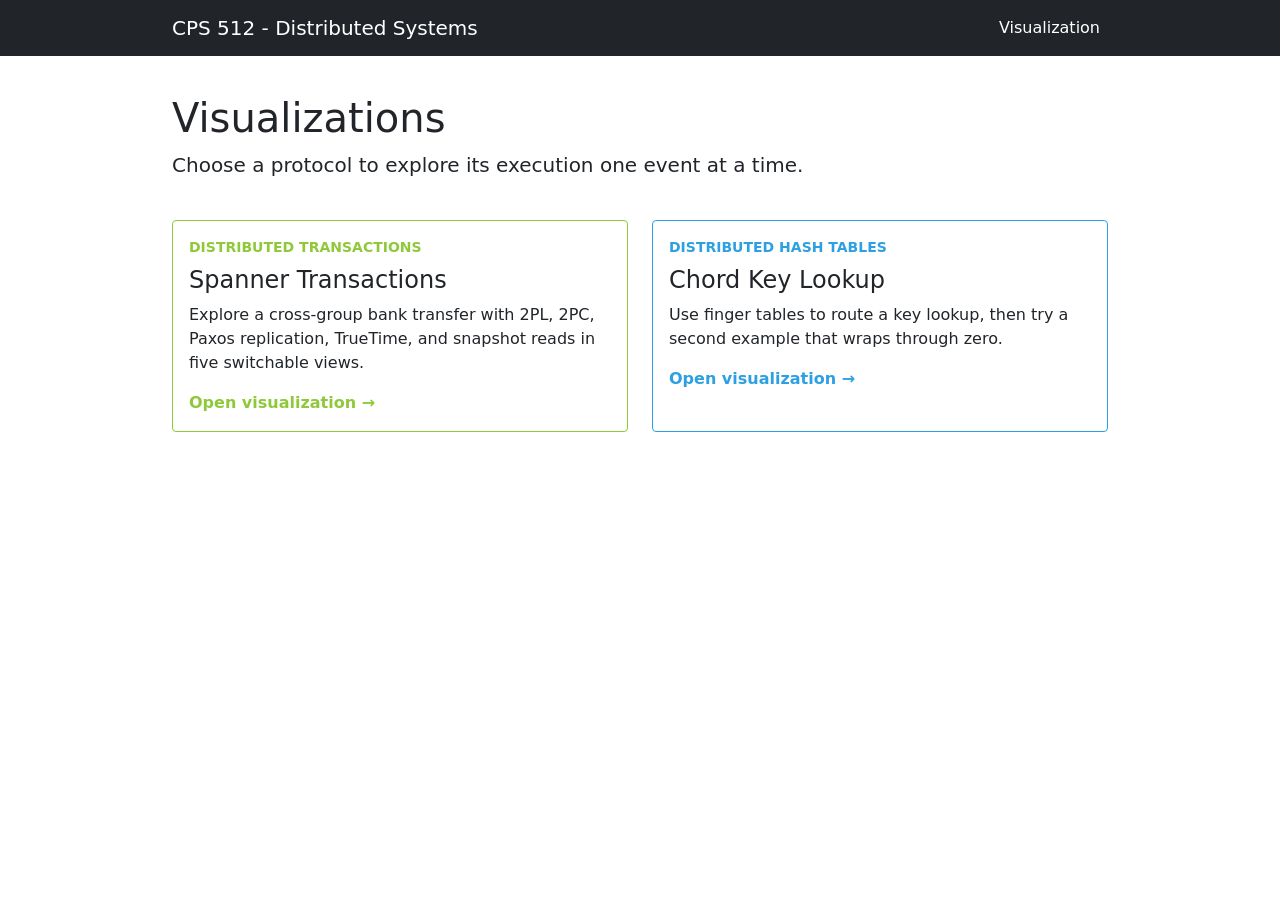
==== visualization.html @ 59e92738 "created repo structure and visualizations for chord and spanner" ====
<!doctype html>
<html lang="en">

<head>
  <meta charset="utf-8">
  <meta name="viewport" content="width=device-width, initial-scale=1, shrink-to-fit=no">
  <meta name="description" content="Interactive visualizations for CPS 512 Distributed Systems.">

  <title>CPS 512 - Distributed Systems - Visualization</title>

  <link href="css/style.css" rel="stylesheet" type="text/css">
</head>


<body>
  <nav class="navbar fixed-top navbar-expand navbar-dark bg-dark">
  <div class="container">
    <a class="navbar-brand mb-0 h1" href="index.html">CPS 512 - Distributed Systems</a>
    <ul class="navbar-nav"><li class="nav-item"><a class="nav-link active" href="visualization.html" aria-current="page">Visualization</a></li></ul>
  </div>
</nav>


  <div class="container">
    <div class="my-4">
  <h1>Visualizations</h1>
  <p class="lead">
    Choose a protocol to explore its execution one event at a time.
  </p>

  <div class="row row-cols-1 row-cols-md-2 g-4 mt-2">
    <div class="col">
      <a class="card h-100 text-decoration-none text-reset border-success" href="visualizations/spanner.html">
        <div class="card-body">
          <p class="text-success fw-bold text-uppercase small mb-2">Distributed transactions</p>
          <h2 class="h4 card-title">Spanner Transactions</h2>
          <p class="card-text">Explore a cross-group bank transfer with 2PL, 2PC, Paxos replication, TrueTime, and snapshot reads in five switchable views.</p>
          <span class="text-success fw-bold">Open visualization →</span>
        </div>
      </a>
    </div>
    <div class="col">
      <a class="card h-100 text-decoration-none text-reset border-primary" href="visualizations/chord.html">
        <div class="card-body">
          <p class="text-primary fw-bold text-uppercase small mb-2">Distributed hash tables</p>
          <h2 class="h4 card-title">Chord Key Lookup</h2>
          <p class="card-text">Use finger tables to route a key lookup, then try a second example that wraps through zero.</p>
          <span class="text-primary fw-bold">Open visualization →</span>
        </div>
      </a>
    </div>

  </div>
</div>

  </div>

</body>

</html>
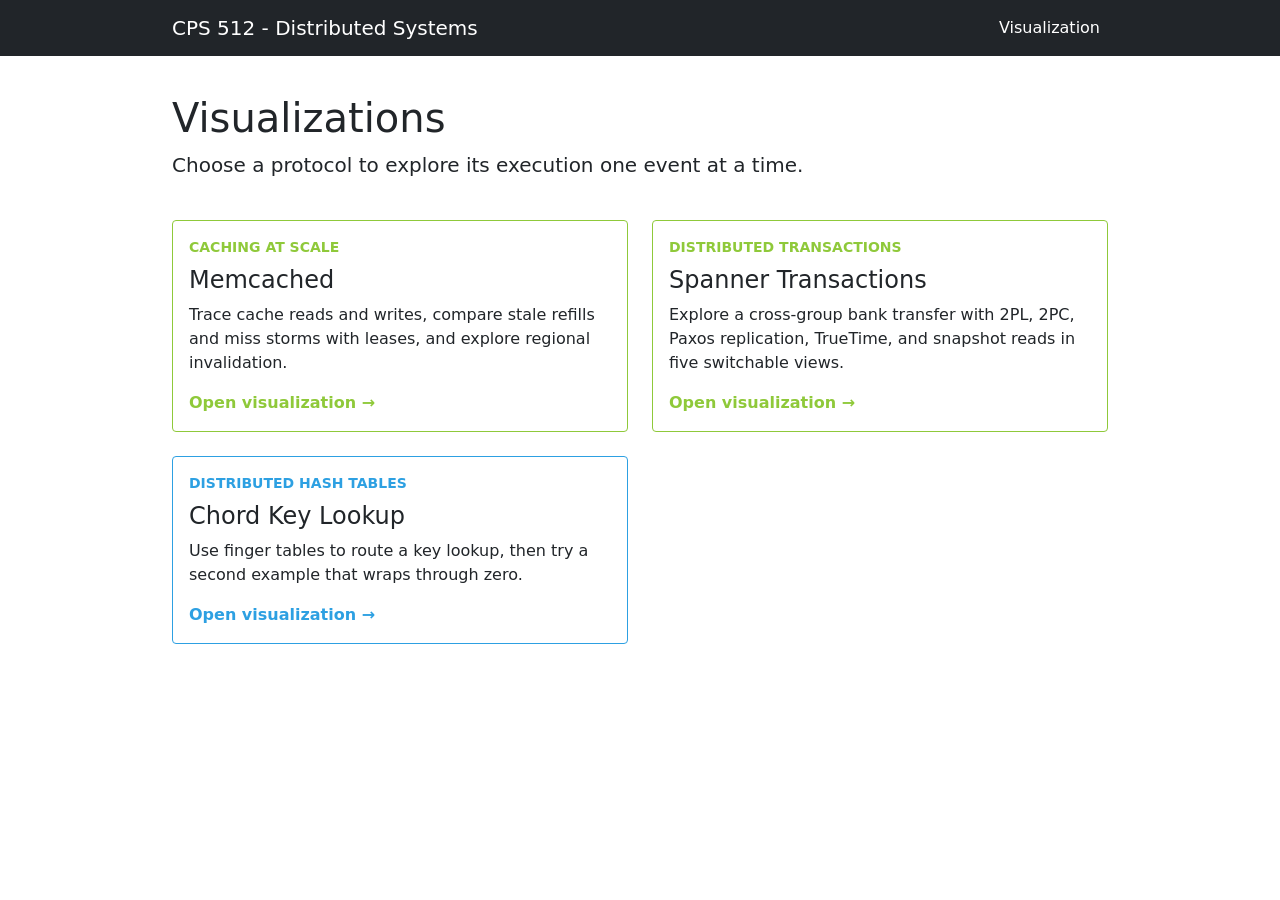
==== commit 00250fdb: "created viz for memcached" ====
--- a/visualization.html
+++ b/visualization.html
@@ -30,6 +30,16 @@
 
   <div class="row row-cols-1 row-cols-md-2 g-4 mt-2">
     <div class="col">
+      <a class="card h-100 text-decoration-none text-reset border-success" href="visualizations/memcached.html">
+        <div class="card-body">
+          <p class="text-success fw-bold text-uppercase small mb-2">Caching at scale</p>
+          <h2 class="h4 card-title">Memcached</h2>
+          <p class="card-text">Trace cache reads and writes, compare stale refills and miss storms with leases, and explore regional invalidation.</p>
+          <span class="text-success fw-bold">Open visualization →</span>
+        </div>
+      </a>
+    </div>
+    <div class="col">
       <a class="card h-100 text-decoration-none text-reset border-success" href="visualizations/spanner.html">
         <div class="card-body">
           <p class="text-success fw-bold text-uppercase small mb-2">Distributed transactions</p>
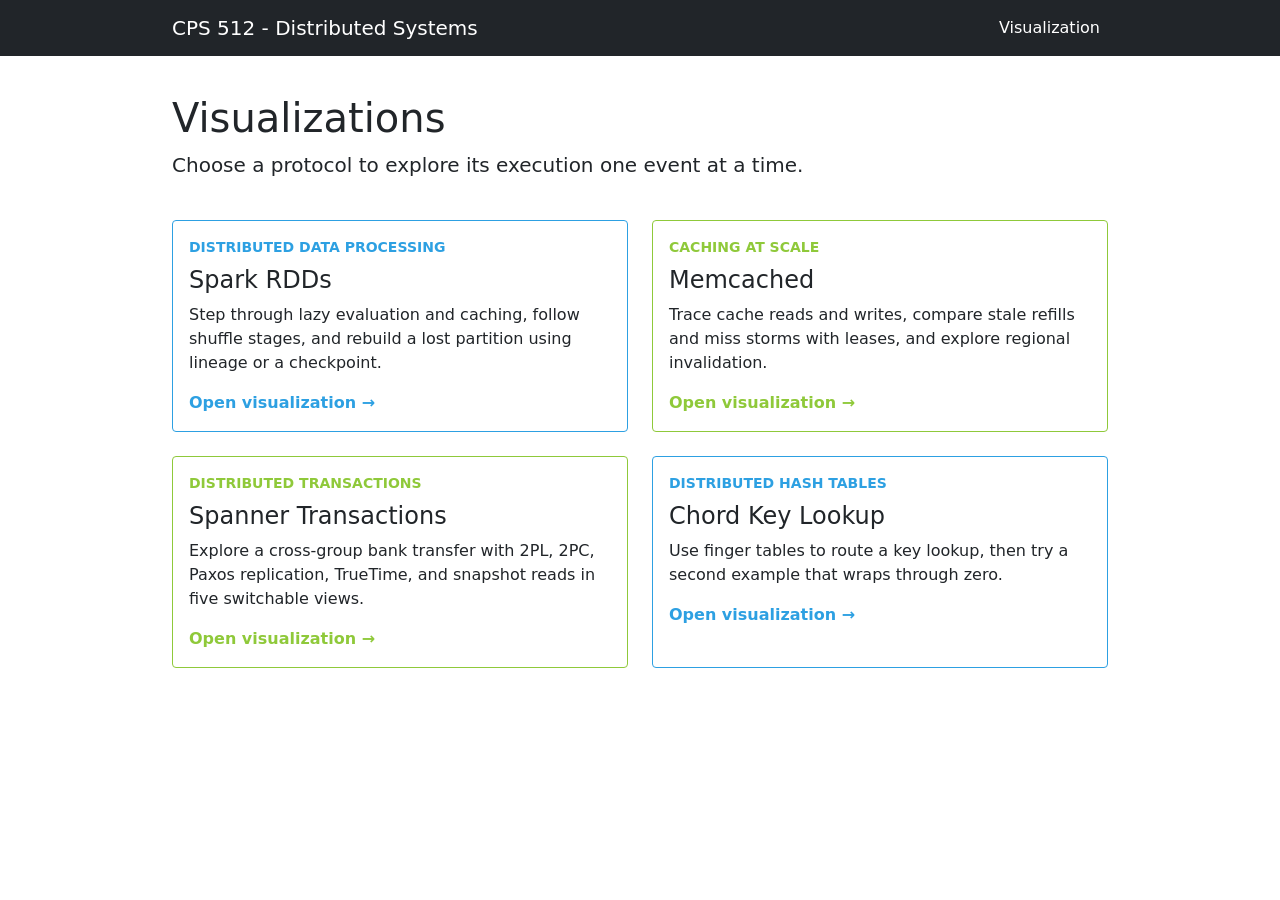
==== commit 66d53136: "created viz for Spark" ====
--- a/visualization.html
+++ b/visualization.html
@@ -29,6 +29,16 @@
   </p>
 
   <div class="row row-cols-1 row-cols-md-2 g-4 mt-2">
+    <div class="col">
+      <a class="card h-100 text-decoration-none text-reset border-primary" href="visualizations/spark.html">
+        <div class="card-body">
+          <p class="text-primary fw-bold text-uppercase small mb-2">Distributed data processing</p>
+          <h2 class="h4 card-title">Spark RDDs</h2>
+          <p class="card-text">Step through lazy evaluation and caching, follow shuffle stages, and rebuild a lost partition using lineage or a checkpoint.</p>
+          <span class="text-primary fw-bold">Open visualization →</span>
+        </div>
+      </a>
+    </div>
     <div class="col">
       <a class="card h-100 text-decoration-none text-reset border-success" href="visualizations/memcached.html">
         <div class="card-body">
